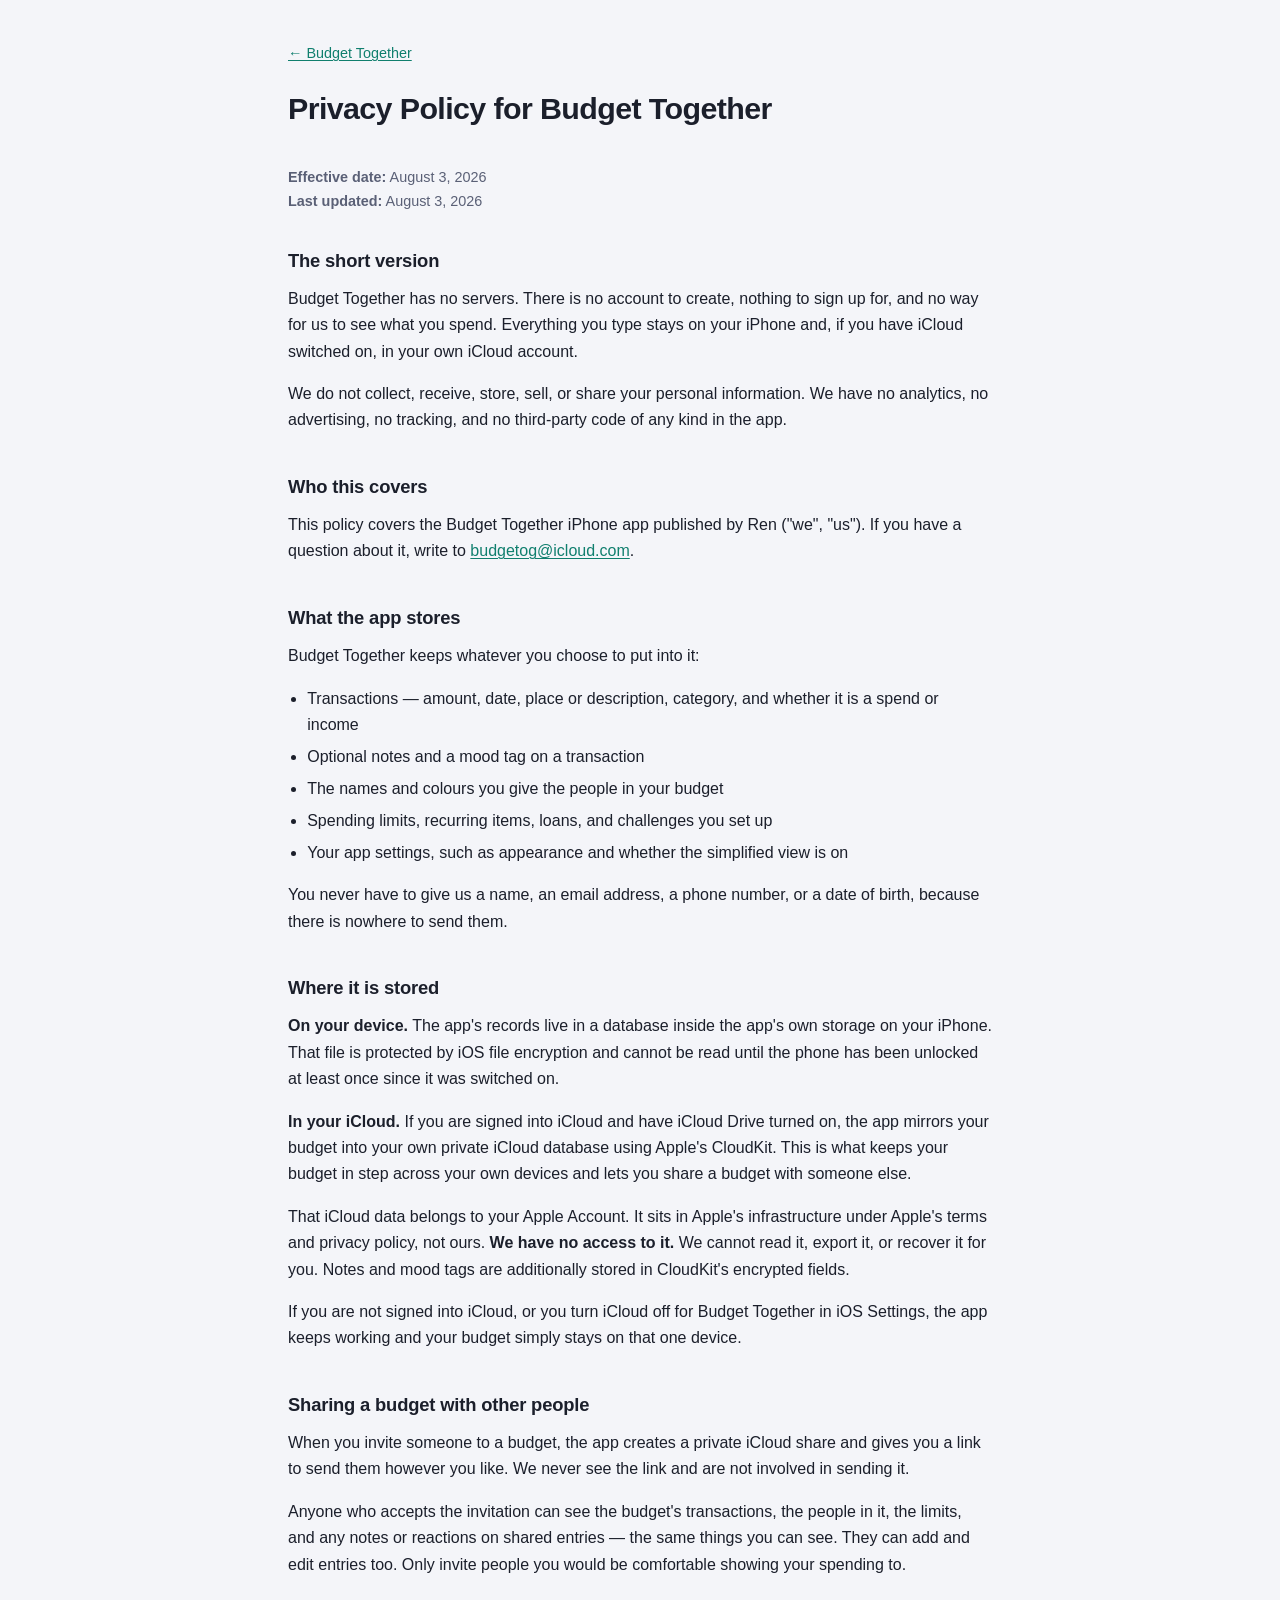
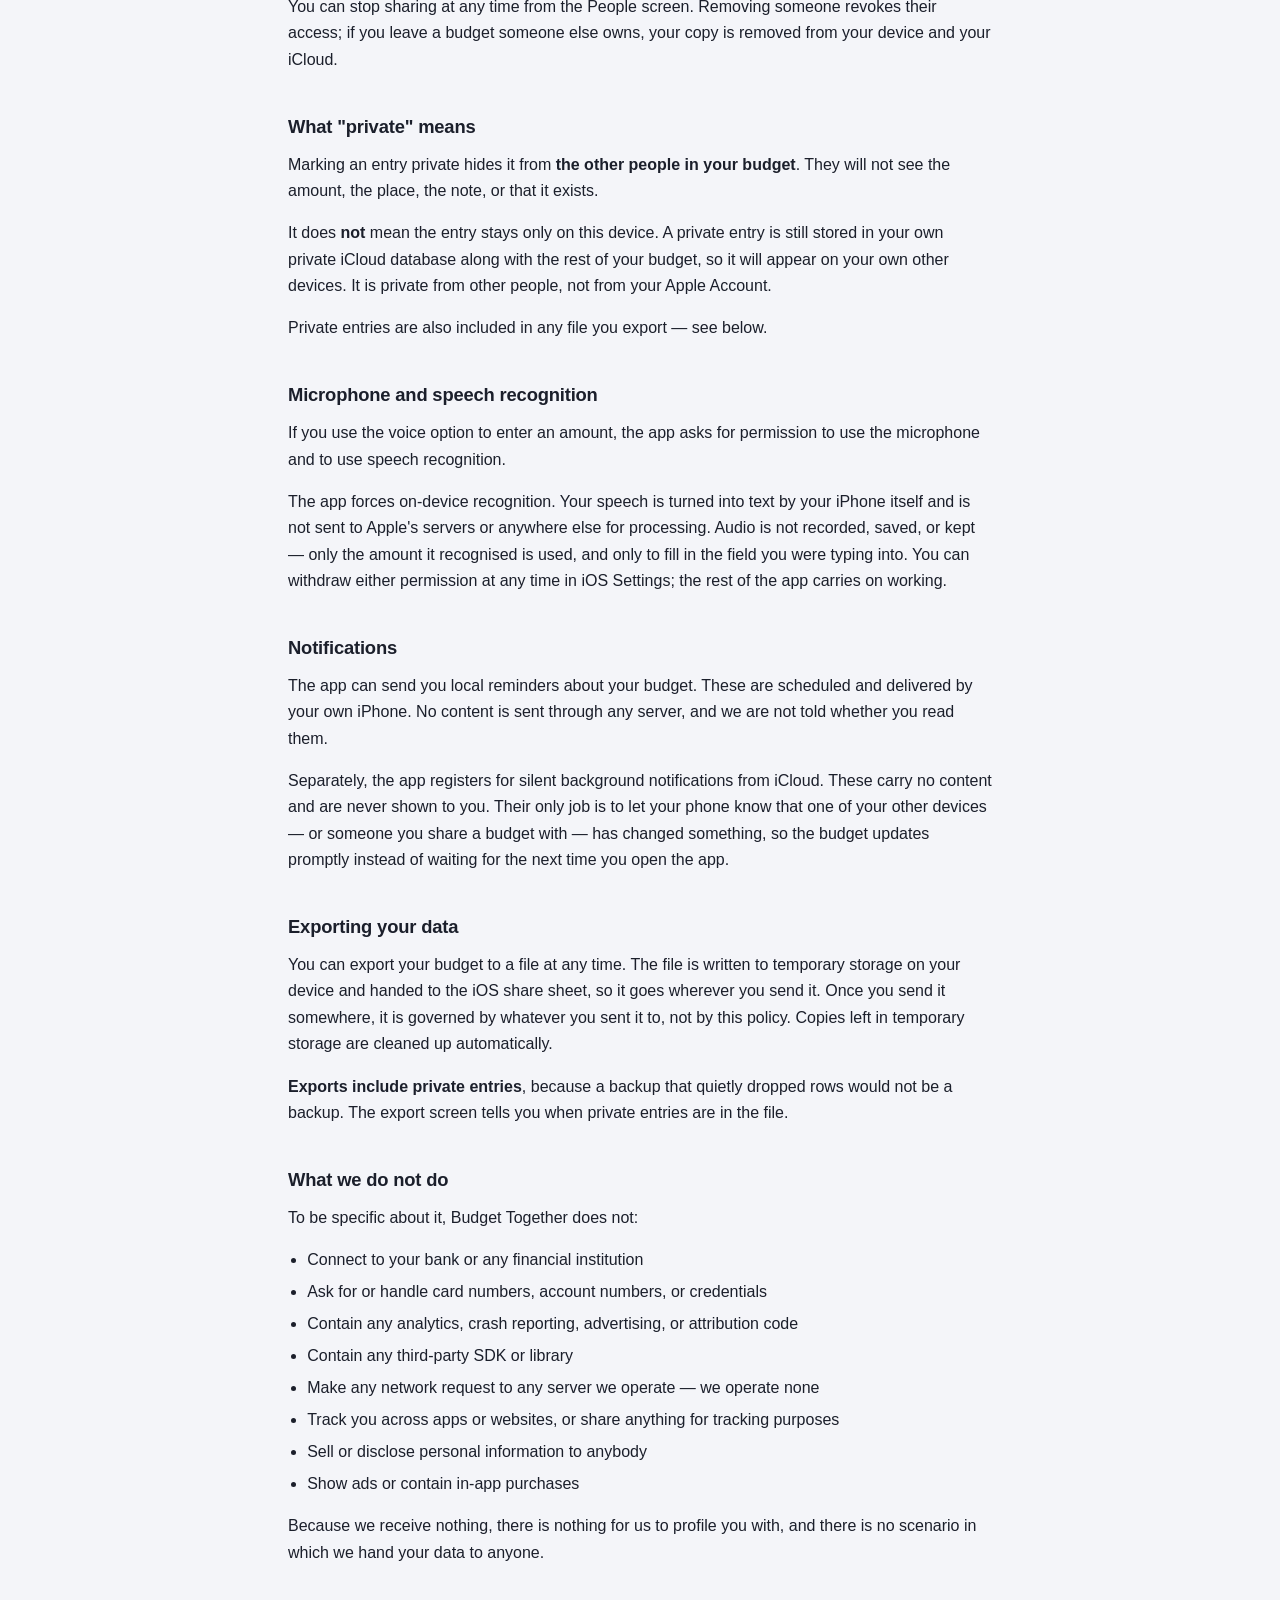
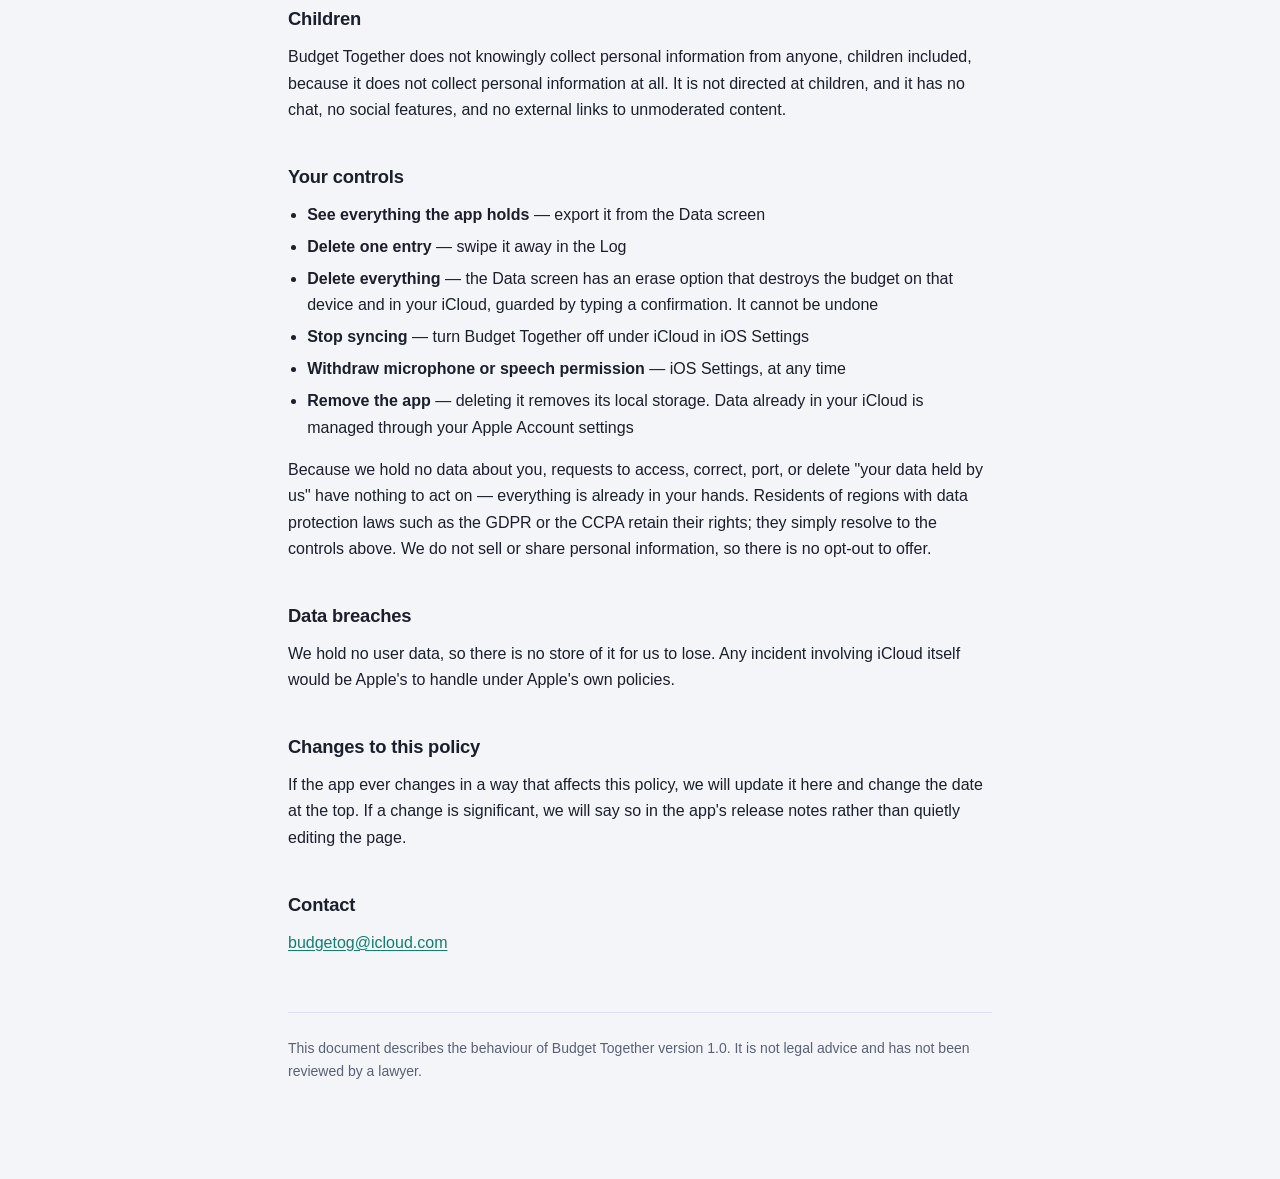
==== privacy/index.html @ c1bc79b7 "Add the support and privacy pages Two pages Apple requires a live URL for before an app can be submi" ====
<!doctype html>
<html lang="en">
<head>
<meta charset="utf-8">
<meta name="viewport" content="width=device-width, initial-scale=1">
<title>Privacy Policy — Budget Together</title>
<meta name="description" content="Privacy policy for Budget Together. No servers, no accounts, no tracking, nothing collected.">
<link rel="stylesheet" href="../style.css">
</head>
<body>
<main>

<a class="back" href="../">&larr; Budget Together</a>

<header>
  <h1>Privacy Policy for Budget Together</h1>
</header>

<p class="dates">
  <strong>Effective date:</strong> August 3, 2026<br>
  <strong>Last updated:</strong> August 3, 2026
</p>

<h2>The short version</h2>
<p>Budget Together has no servers. There is no account to create, nothing to
sign up for, and no way for us to see what you spend. Everything you type stays
on your iPhone and, if you have iCloud switched on, in your own iCloud
account.</p>
<p>We do not collect, receive, store, sell, or share your personal information.
We have no analytics, no advertising, no tracking, and no third-party code of
any kind in the app.</p>

<h2>Who this covers</h2>
<p>This policy covers the Budget Together iPhone app published by Ren ("we",
"us"). If you have a question about it, write to
<a href="mailto:budgetog@icloud.com">budgetog@icloud.com</a>.</p>

<h2>What the app stores</h2>
<p>Budget Together keeps whatever you choose to put into it:</p>
<ul>
  <li>Transactions — amount, date, place or description, category, and whether
      it is a spend or income</li>
  <li>Optional notes and a mood tag on a transaction</li>
  <li>The names and colours you give the people in your budget</li>
  <li>Spending limits, recurring items, loans, and challenges you set up</li>
  <li>Your app settings, such as appearance and whether the simplified view is
      on</li>
</ul>
<p>You never have to give us a name, an email address, a phone number, or a
date of birth, because there is nowhere to send them.</p>

<h2>Where it is stored</h2>
<p><strong>On your device.</strong> The app's records live in a database inside
the app's own storage on your iPhone. That file is protected by iOS file
encryption and cannot be read until the phone has been unlocked at least once
since it was switched on.</p>
<p><strong>In your iCloud.</strong> If you are signed into iCloud and have
iCloud Drive turned on, the app mirrors your budget into your own private
iCloud database using Apple's CloudKit. This is what keeps your budget in step
across your own devices and lets you share a budget with someone else.</p>
<p>That iCloud data belongs to your Apple Account. It sits in Apple's
infrastructure under Apple's terms and privacy policy, not ours. <strong>We
have no access to it.</strong> We cannot read it, export it, or recover it for
you. Notes and mood tags are additionally stored in CloudKit's encrypted
fields.</p>
<p>If you are not signed into iCloud, or you turn iCloud off for Budget
Together in iOS Settings, the app keeps working and your budget simply stays on
that one device.</p>

<h2>Sharing a budget with other people</h2>
<p>When you invite someone to a budget, the app creates a private iCloud share
and gives you a link to send them however you like. We never see the link and
are not involved in sending it.</p>
<p>Anyone who accepts the invitation can see the budget's transactions, the
people in it, the limits, and any notes or reactions on shared entries — the
same things you can see. They can add and edit entries too. Only invite people
you would be comfortable showing your spending to.</p>
<p>You can stop sharing at any time from the People screen. Removing someone
revokes their access; if you leave a budget someone else owns, your copy is
removed from your device and your iCloud.</p>

<h2>What "private" means</h2>
<p>Marking an entry private hides it from <strong>the other people in your
budget</strong>. They will not see the amount, the place, the note, or that it
exists.</p>
<p>It does <strong>not</strong> mean the entry stays only on this device. A
private entry is still stored in your own private iCloud database along with
the rest of your budget, so it will appear on your own other devices. It is
private from other people, not from your Apple Account.</p>
<p>Private entries are also included in any file you export — see below.</p>

<h2>Microphone and speech recognition</h2>
<p>If you use the voice option to enter an amount, the app asks for permission
to use the microphone and to use speech recognition.</p>
<p>The app forces on-device recognition. Your speech is turned into text by
your iPhone itself and is not sent to Apple's servers or anywhere else for
processing. Audio is not recorded, saved, or kept — only the amount it
recognised is used, and only to fill in the field you were typing into. You can
withdraw either permission at any time in iOS Settings; the rest of the app
carries on working.</p>

<h2>Notifications</h2>
<p>The app can send you local reminders about your budget. These are scheduled
and delivered by your own iPhone. No content is sent through any server, and we
are not told whether you read them.</p>
<p>Separately, the app registers for silent background notifications from
iCloud. These carry no content and are never shown to you. Their only job is to
let your phone know that one of your other devices — or someone you share a
budget with — has changed something, so the budget updates promptly instead of
waiting for the next time you open the app.</p>

<h2>Exporting your data</h2>
<p>You can export your budget to a file at any time. The file is written to
temporary storage on your device and handed to the iOS share sheet, so it goes
wherever you send it. Once you send it somewhere, it is governed by whatever
you sent it to, not by this policy. Copies left in temporary storage are
cleaned up automatically.</p>
<p><strong>Exports include private entries</strong>, because a backup that
quietly dropped rows would not be a backup. The export screen tells you when
private entries are in the file.</p>

<h2>What we do not do</h2>
<p>To be specific about it, Budget Together does not:</p>
<ul>
  <li>Connect to your bank or any financial institution</li>
  <li>Ask for or handle card numbers, account numbers, or credentials</li>
  <li>Contain any analytics, crash reporting, advertising, or attribution
      code</li>
  <li>Contain any third-party SDK or library</li>
  <li>Make any network request to any server we operate — we operate none</li>
  <li>Track you across apps or websites, or share anything for tracking
      purposes</li>
  <li>Sell or disclose personal information to anybody</li>
  <li>Show ads or contain in-app purchases</li>
</ul>
<p>Because we receive nothing, there is nothing for us to profile you with, and
there is no scenario in which we hand your data to anyone.</p>

<h2>Children</h2>
<p>Budget Together does not knowingly collect personal information from anyone,
children included, because it does not collect personal information at all. It
is not directed at children, and it has no chat, no social features, and no
external links to unmoderated content.</p>

<h2>Your controls</h2>
<ul>
  <li><strong>See everything the app holds</strong> — export it from the Data
      screen</li>
  <li><strong>Delete one entry</strong> — swipe it away in the Log</li>
  <li><strong>Delete everything</strong> — the Data screen has an erase option
      that destroys the budget on that device and in your iCloud, guarded by
      typing a confirmation. It cannot be undone</li>
  <li><strong>Stop syncing</strong> — turn Budget Together off under iCloud in
      iOS Settings</li>
  <li><strong>Withdraw microphone or speech permission</strong> — iOS Settings,
      at any time</li>
  <li><strong>Remove the app</strong> — deleting it removes its local storage.
      Data already in your iCloud is managed through your Apple Account
      settings</li>
</ul>
<p>Because we hold no data about you, requests to access, correct, port, or
delete "your data held by us" have nothing to act on — everything is already in
your hands. Residents of regions with data protection laws such as the GDPR or
the CCPA retain their rights; they simply resolve to the controls above. We do
not sell or share personal information, so there is no opt-out to offer.</p>

<h2>Data breaches</h2>
<p>We hold no user data, so there is no store of it for us to lose. Any
incident involving iCloud itself would be Apple's to handle under Apple's own
policies.</p>

<h2>Changes to this policy</h2>
<p>If the app ever changes in a way that affects this policy, we will update it
here and change the date at the top. If a change is significant, we will say so
in the app's release notes rather than quietly editing the page.</p>

<h2>Contact</h2>
<p><a href="mailto:budgetog@icloud.com">budgetog@icloud.com</a></p>

<footer>
  <p>This document describes the behaviour of Budget Together version 1.0. It
  is not legal advice and has not been reviewed by a lawyer.</p>
</footer>

</main>
</body>
</html>
---- style.css ----
/* Shared by the support page and the privacy policy. Plain CSS, no build step,
   no external fonts — the whole site is three files a browser can read as-is. */

:root {
  --bg:       #f4f5f9;
  --card:     #ffffff;
  --border:   #dde2ee;
  --text:     #1b1f2b;
  --sub:      #5a6076;
  --accent:   #107f6e;
  --accent-bg:#e7f3f0;
}

@media (prefers-color-scheme: dark) {
  :root {
    --bg:       #141620;
    --card:     #1d2130;
    --border:   #2a3042;
    --text:     #edeff7;
    --sub:      #9aa0b6;
    --accent:   #5eead4;
    --accent-bg:#172a2c;
  }
}

* { box-sizing: border-box; }

body {
  margin: 0;
  padding: 2.5rem 1.25rem 5rem;
  background: var(--bg);
  color: var(--text);
  font: 16px/1.65 -apple-system, BlinkMacSystemFont, "Segoe UI", Roboto,
        Helvetica, Arial, sans-serif;
  -webkit-text-size-adjust: 100%;
}

main { max-width: 44rem; margin: 0 auto; }

header { margin-bottom: 2.5rem; }

h1 {
  font-size: 1.9rem;
  line-height: 1.2;
  margin: 0 0 .4rem;
  letter-spacing: -0.02em;
}

.tagline { color: var(--sub); margin: 0; font-size: 1.05rem; }

h2 {
  font-size: 1.15rem;
  margin: 2.4rem 0 .6rem;
  letter-spacing: -0.01em;
}

h2:first-of-type { margin-top: 0; }

p, ul { margin: 0 0 1rem; }
ul { padding-left: 1.2rem; }
li { margin-bottom: .35rem; }

a { color: var(--accent); text-decoration-thickness: 1px; text-underline-offset: 2px; }

strong { font-weight: 650; }

.dates {
  color: var(--sub);
  font-size: .9rem;
  margin: 0 0 2rem;
}

.card {
  background: var(--card);
  border: 1px solid var(--border);
  border-radius: 14px;
  padding: 1.1rem 1.25rem;
  margin: 0 0 1rem;
}

.card p:last-child { margin-bottom: 0; }

.contact {
  background: var(--accent-bg);
  border: 1px solid var(--border);
  border-radius: 14px;
  padding: 1.1rem 1.25rem;
  margin: 1.5rem 0;
}

.contact p:last-child { margin-bottom: 0; }

footer {
  margin-top: 3.5rem;
  padding-top: 1.5rem;
  border-top: 1px solid var(--border);
  color: var(--sub);
  font-size: .875rem;
}

footer a { color: var(--sub); }

.back { display: inline-block; margin-bottom: 1.5rem; font-size: .9rem; }
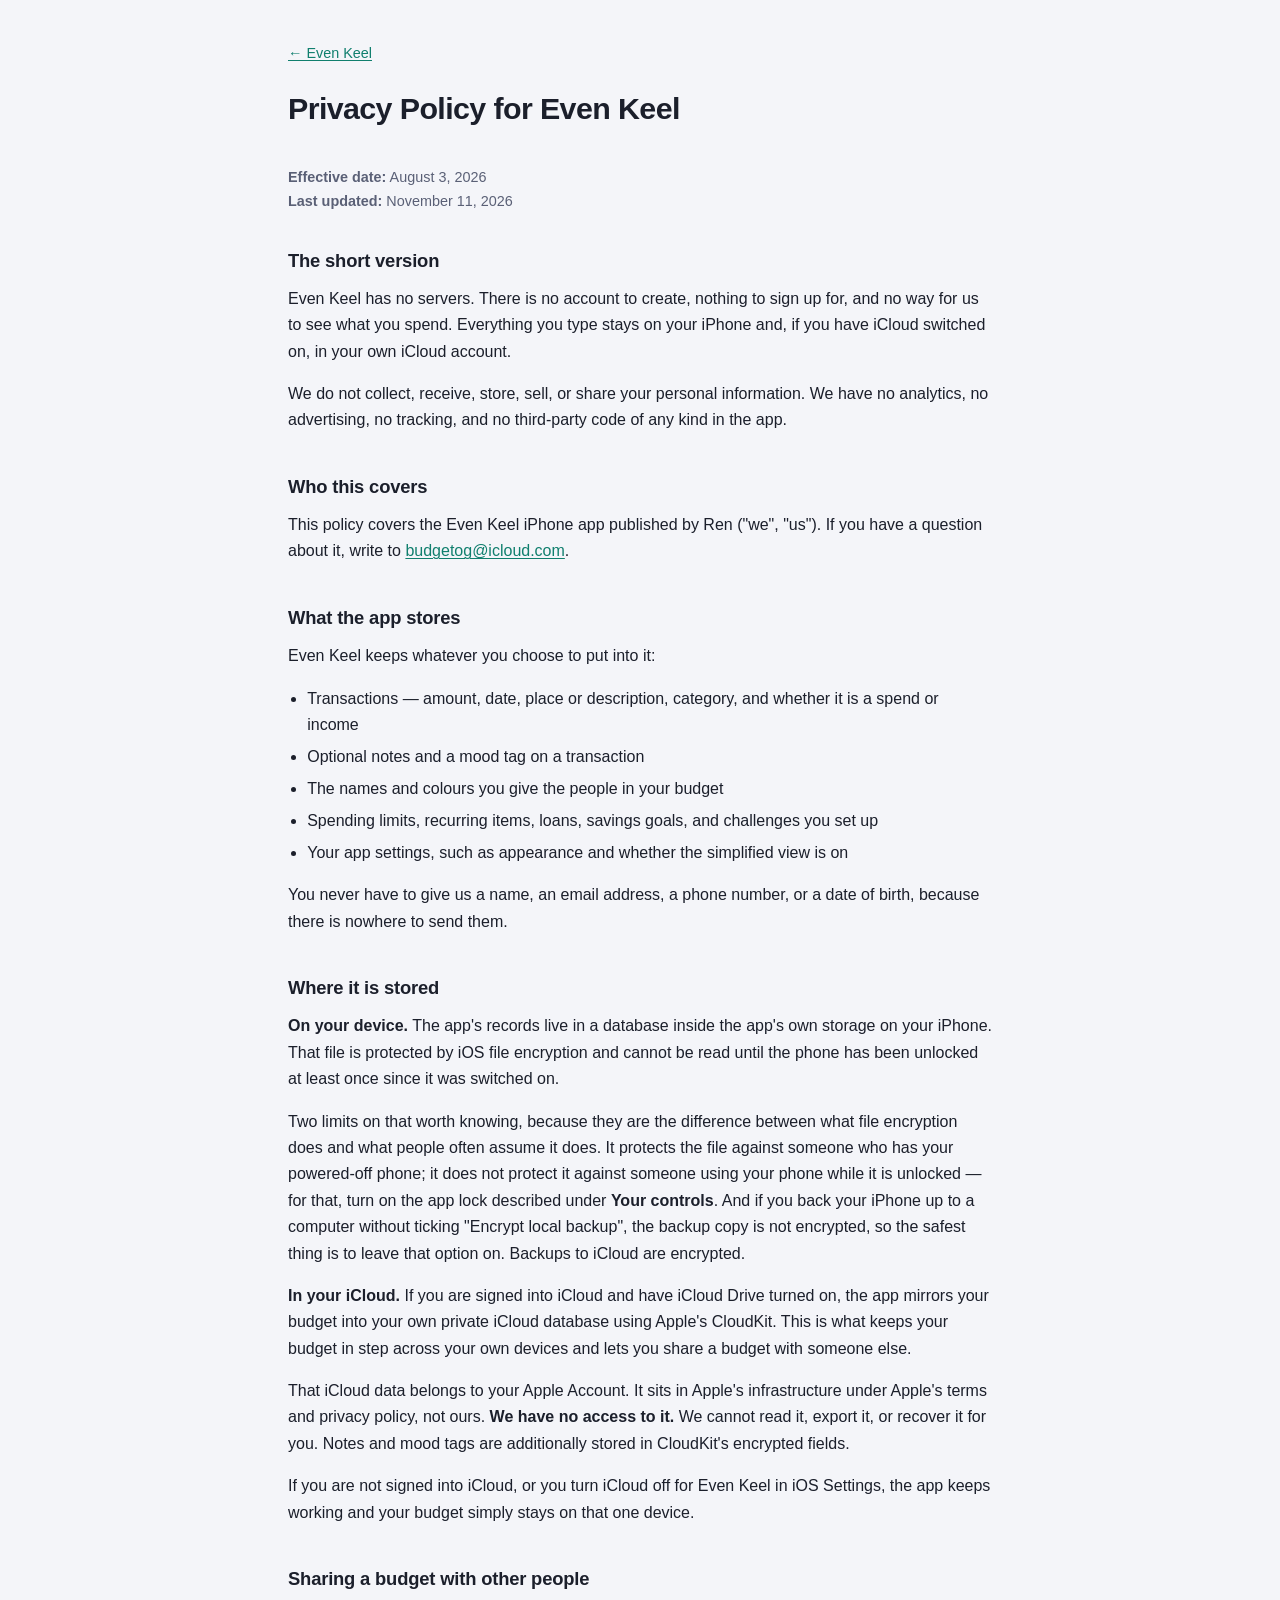
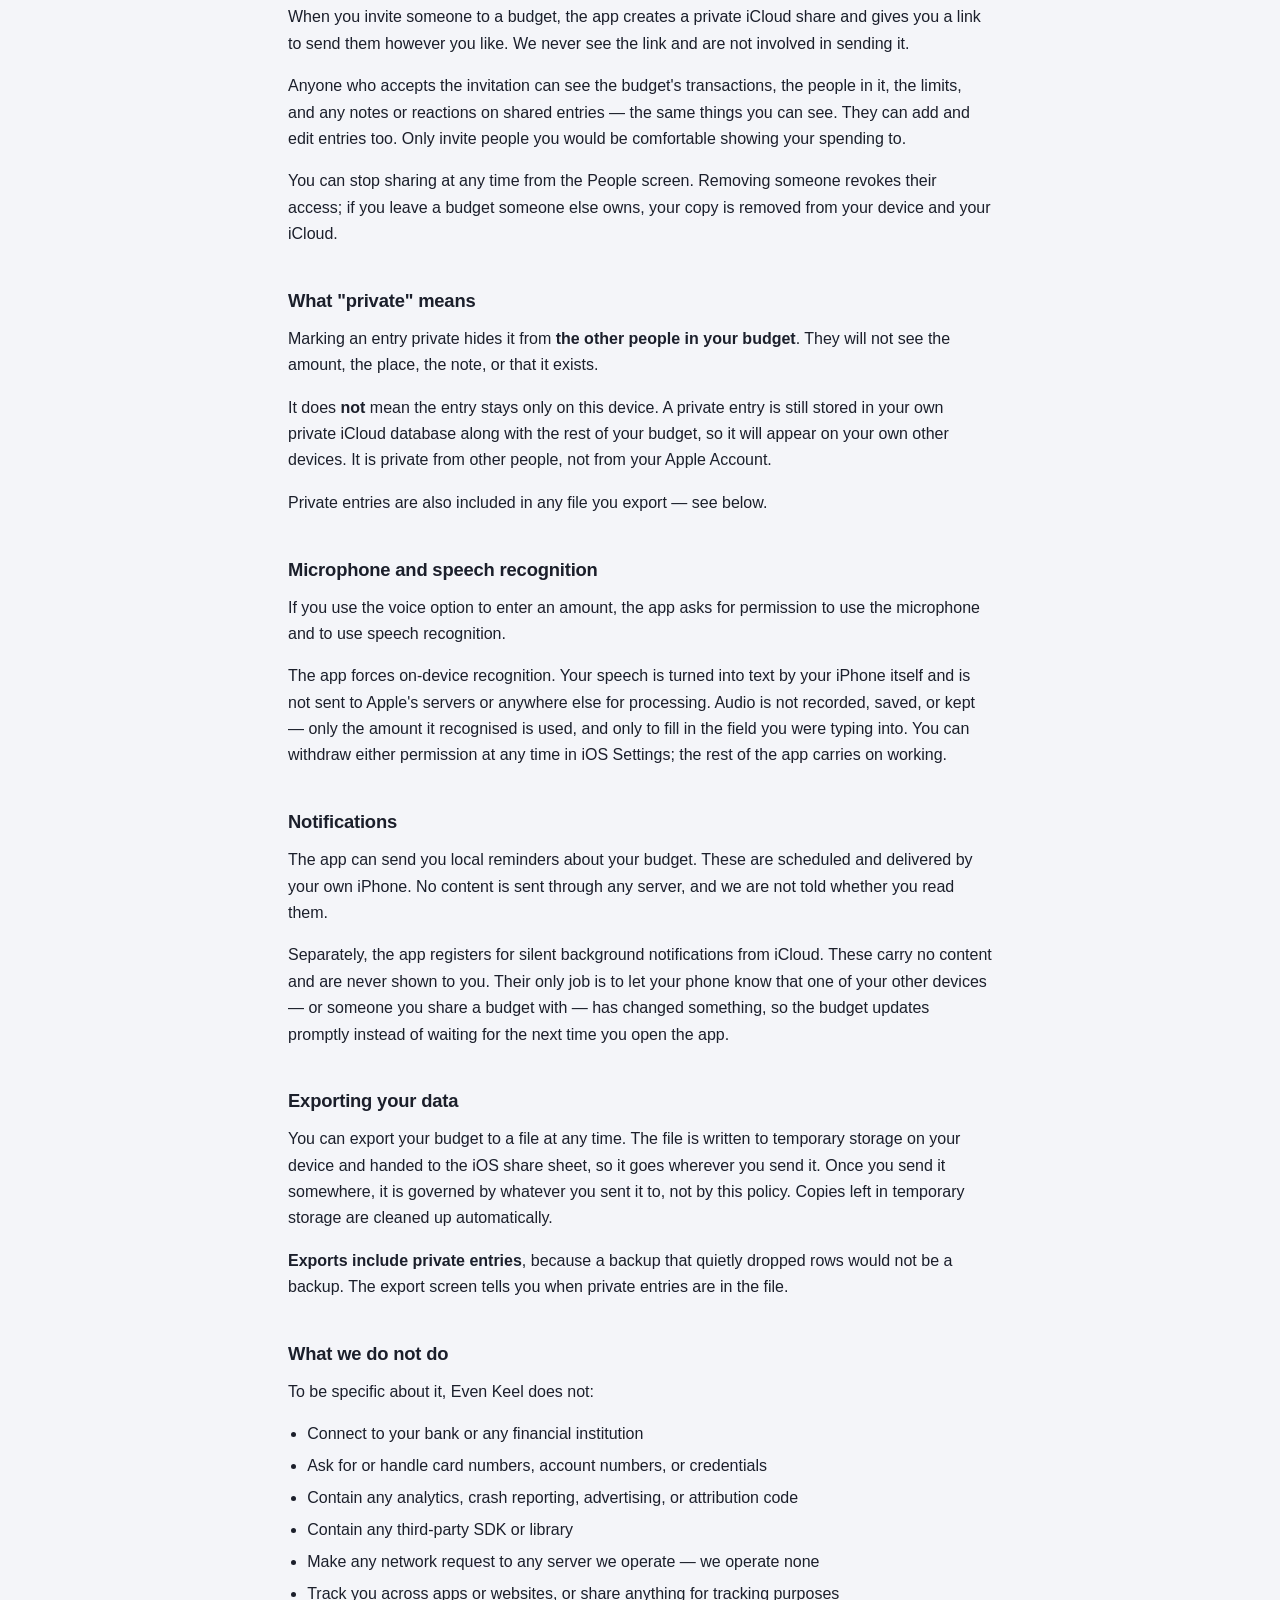
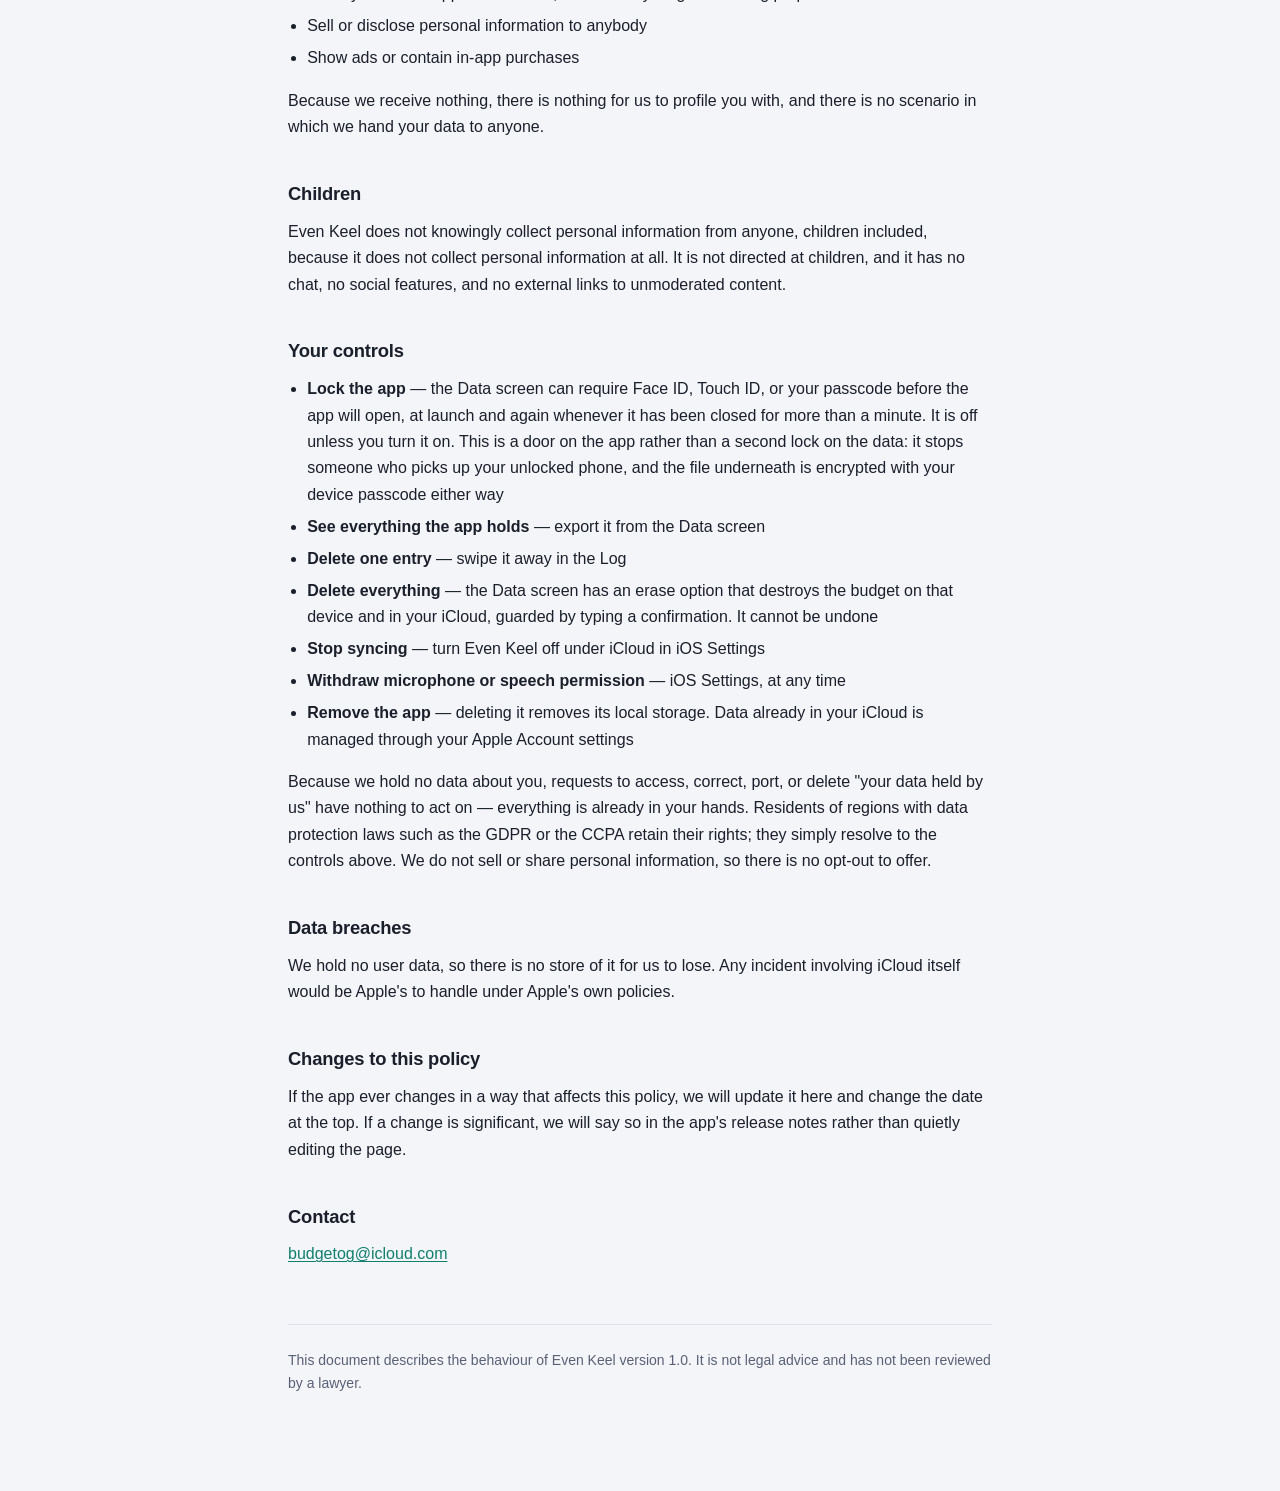
==== commit 099ee8d3: "Call the app Even Keel, and bring the policy up to the app The app was renamed in August and these p" ====
--- a/privacy/index.html
+++ b/privacy/index.html
@@ -3,26 +3,26 @@
 <head>
 <meta charset="utf-8">
 <meta name="viewport" content="width=device-width, initial-scale=1">
-<title>Privacy Policy — Budget Together</title>
-<meta name="description" content="Privacy policy for Budget Together. No servers, no accounts, no tracking, nothing collected.">
+<title>Privacy Policy — Even Keel</title>
+<meta name="description" content="Privacy policy for Even Keel. No servers, no accounts, no tracking, nothing collected.">
 <link rel="stylesheet" href="../style.css">
 </head>
 <body>
 <main>
 
-<a class="back" href="../">&larr; Budget Together</a>
+<a class="back" href="../">&larr; Even Keel</a>
 
 <header>
-  <h1>Privacy Policy for Budget Together</h1>
+  <h1>Privacy Policy for Even Keel</h1>
 </header>
 
 <p class="dates">
   <strong>Effective date:</strong> August 3, 2026<br>
-  <strong>Last updated:</strong> August 3, 2026
+  <strong>Last updated:</strong> November 11, 2026
 </p>
 
 <h2>The short version</h2>
-<p>Budget Together has no servers. There is no account to create, nothing to
+<p>Even Keel has no servers. There is no account to create, nothing to
 sign up for, and no way for us to see what you spend. Everything you type stays
 on your iPhone and, if you have iCloud switched on, in your own iCloud
 account.</p>
@@ -31,18 +31,19 @@
 any kind in the app.</p>
 
 <h2>Who this covers</h2>
-<p>This policy covers the Budget Together iPhone app published by Ren ("we",
+<p>This policy covers the Even Keel iPhone app published by Ren ("we",
 "us"). If you have a question about it, write to
 <a href="mailto:budgetog@icloud.com">budgetog@icloud.com</a>.</p>
 
 <h2>What the app stores</h2>
-<p>Budget Together keeps whatever you choose to put into it:</p>
+<p>Even Keel keeps whatever you choose to put into it:</p>
 <ul>
   <li>Transactions — amount, date, place or description, category, and whether
       it is a spend or income</li>
   <li>Optional notes and a mood tag on a transaction</li>
   <li>The names and colours you give the people in your budget</li>
-  <li>Spending limits, recurring items, loans, and challenges you set up</li>
+  <li>Spending limits, recurring items, loans, savings goals, and challenges
+      you set up</li>
   <li>Your app settings, such as appearance and whether the simplified view is
       on</li>
 </ul>
@@ -54,6 +55,14 @@
 the app's own storage on your iPhone. That file is protected by iOS file
 encryption and cannot be read until the phone has been unlocked at least once
 since it was switched on.</p>
+<p>Two limits on that worth knowing, because they are the difference between
+what file encryption does and what people often assume it does. It protects the
+file against someone who has your powered-off phone; it does not protect it
+against someone using your phone while it is unlocked — for that, turn on the
+app lock described under <strong>Your controls</strong>. And if you back your
+iPhone up to a computer without ticking "Encrypt local backup", the backup copy
+is not encrypted, so the safest thing is to leave that option on. Backups to
+iCloud are encrypted.</p>
 <p><strong>In your iCloud.</strong> If you are signed into iCloud and have
 iCloud Drive turned on, the app mirrors your budget into your own private
 iCloud database using Apple's CloudKit. This is what keeps your budget in step
@@ -63,9 +72,9 @@
 have no access to it.</strong> We cannot read it, export it, or recover it for
 you. Notes and mood tags are additionally stored in CloudKit's encrypted
 fields.</p>
-<p>If you are not signed into iCloud, or you turn iCloud off for Budget
-Together in iOS Settings, the app keeps working and your budget simply stays on
-that one device.</p>
+<p>If you are not signed into iCloud, or you turn iCloud off for Even Keel in
+iOS Settings, the app keeps working and your budget simply stays on that one
+device.</p>
 
 <h2>Sharing a budget with other people</h2>
 <p>When you invite someone to a budget, the app creates a private iCloud share
@@ -120,7 +129,7 @@
 private entries are in the file.</p>
 
 <h2>What we do not do</h2>
-<p>To be specific about it, Budget Together does not:</p>
+<p>To be specific about it, Even Keel does not:</p>
 <ul>
   <li>Connect to your bank or any financial institution</li>
   <li>Ask for or handle card numbers, account numbers, or credentials</li>
@@ -137,20 +146,26 @@
 there is no scenario in which we hand your data to anyone.</p>
 
 <h2>Children</h2>
-<p>Budget Together does not knowingly collect personal information from anyone,
+<p>Even Keel does not knowingly collect personal information from anyone,
 children included, because it does not collect personal information at all. It
 is not directed at children, and it has no chat, no social features, and no
 external links to unmoderated content.</p>
 
 <h2>Your controls</h2>
 <ul>
+  <li><strong>Lock the app</strong> — the Data screen can require Face ID,
+      Touch ID, or your passcode before the app will open, at launch and again
+      whenever it has been closed for more than a minute. It is off unless you
+      turn it on. This is a door on the app rather than a second lock on the
+      data: it stops someone who picks up your unlocked phone, and the file
+      underneath is encrypted with your device passcode either way</li>
   <li><strong>See everything the app holds</strong> — export it from the Data
       screen</li>
   <li><strong>Delete one entry</strong> — swipe it away in the Log</li>
   <li><strong>Delete everything</strong> — the Data screen has an erase option
       that destroys the budget on that device and in your iCloud, guarded by
       typing a confirmation. It cannot be undone</li>
-  <li><strong>Stop syncing</strong> — turn Budget Together off under iCloud in
+  <li><strong>Stop syncing</strong> — turn Even Keel off under iCloud in
       iOS Settings</li>
   <li><strong>Withdraw microphone or speech permission</strong> — iOS Settings,
       at any time</li>
@@ -178,7 +193,7 @@
 <p><a href="mailto:budgetog@icloud.com">budgetog@icloud.com</a></p>
 
 <footer>
-  <p>This document describes the behaviour of Budget Together version 1.0. It
+  <p>This document describes the behaviour of Even Keel version 1.0. It
   is not legal advice and has not been reviewed by a lawyer.</p>
 </footer>
 
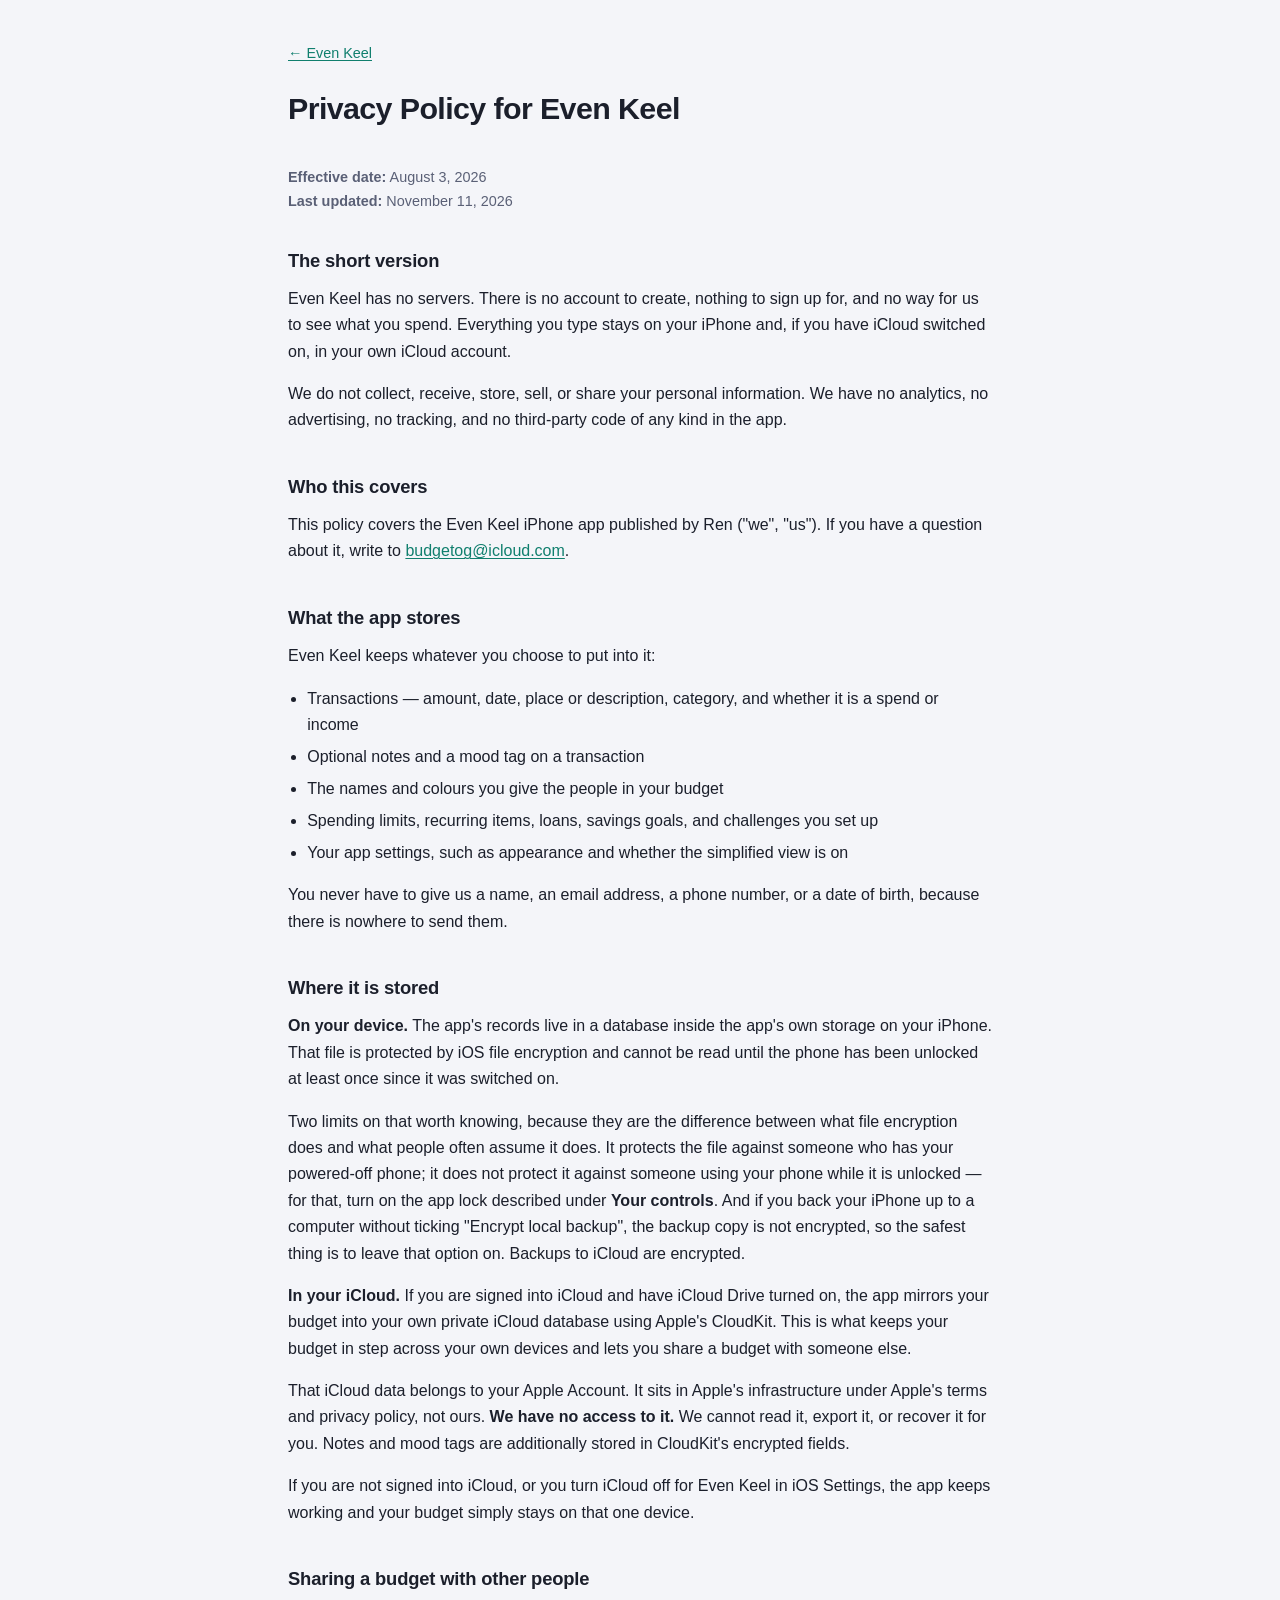
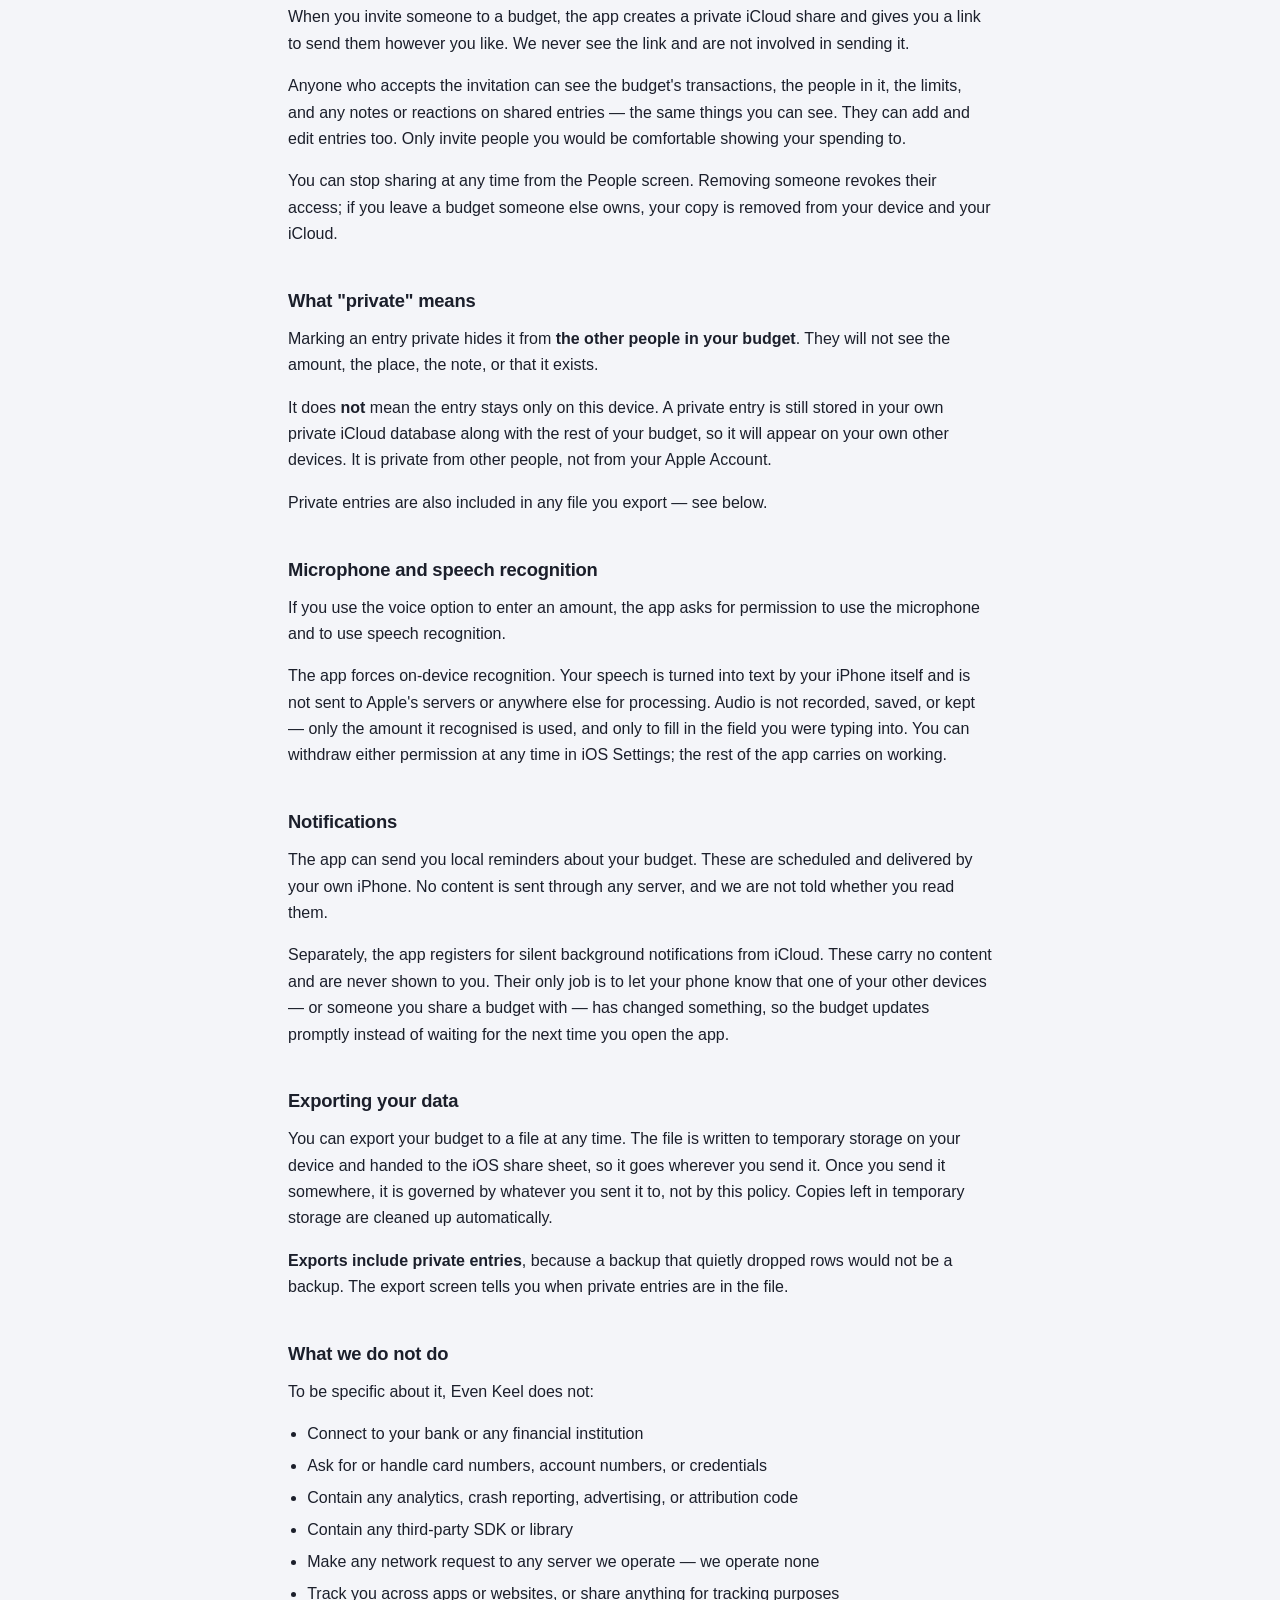
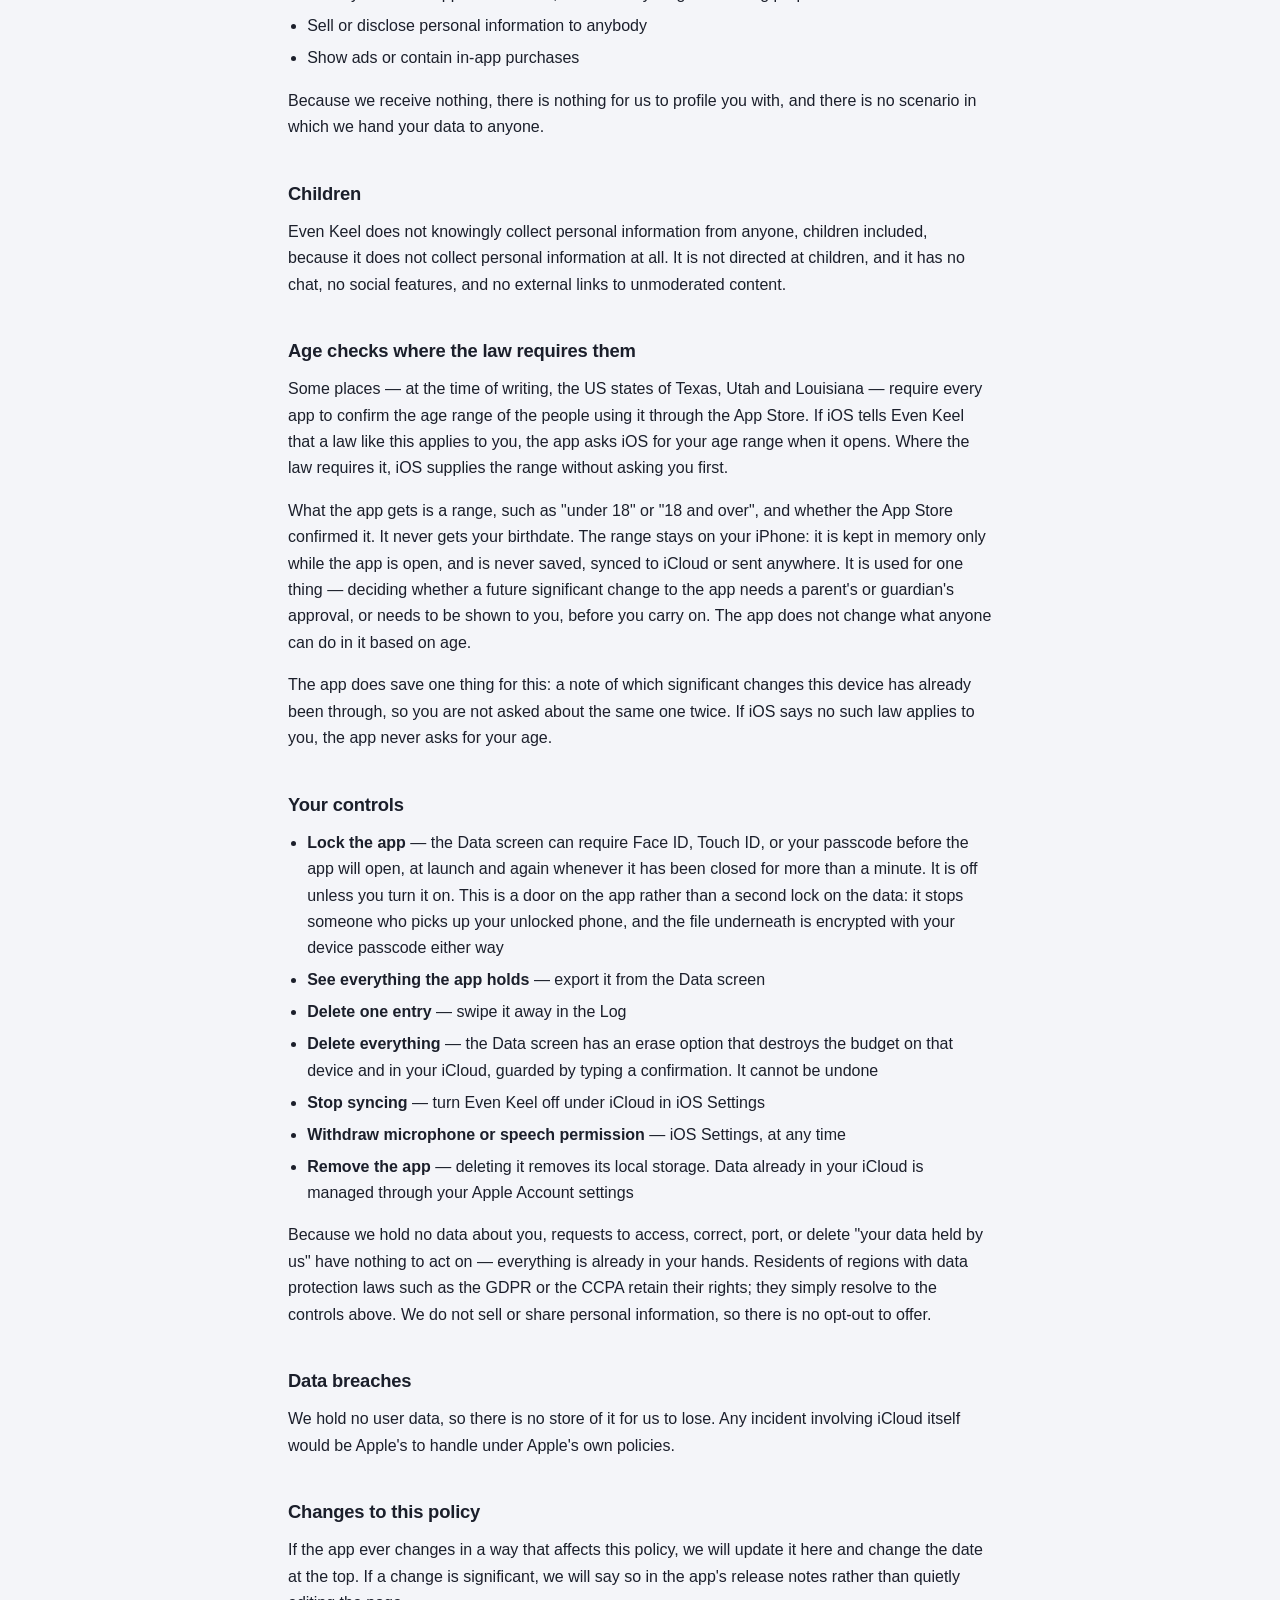
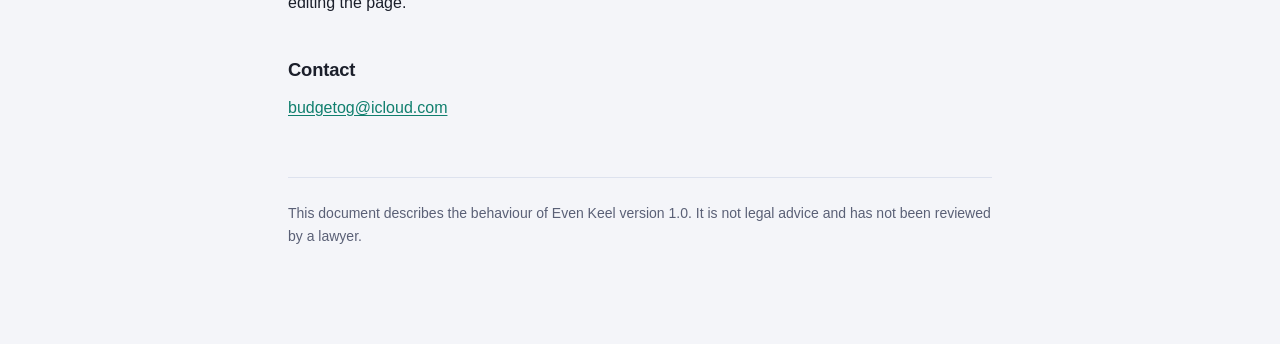
==== commit 66757dd7: "Say what the age checks ask for, and what happens to the answer The app now asks iOS for an age rang" ====
--- a/privacy/index.html
+++ b/privacy/index.html
@@ -150,6 +150,24 @@
 children included, because it does not collect personal information at all. It
 is not directed at children, and it has no chat, no social features, and no
 external links to unmoderated content.</p>
+
+<h2>Age checks where the law requires them</h2>
+<p>Some places — at the time of writing, the US states of Texas, Utah and
+Louisiana — require every app to confirm the age range of the people using it
+through the App Store. If iOS tells Even Keel that a law like this applies to
+you, the app asks iOS for your age range when it opens. Where the law requires
+it, iOS supplies the range without asking you first.</p>
+<p>What the app gets is a range, such as "under 18" or "18 and over", and
+whether the App Store confirmed it. It never gets your birthdate. The range
+stays on your iPhone: it is kept in memory only while the app is open, and is
+never saved, synced to iCloud or sent anywhere. It is used for one thing —
+deciding whether a future significant change to the app needs a parent's or
+guardian's approval, or needs to be shown to you, before you carry on. The app
+does not change what anyone can do in it based on age.</p>
+<p>The app does save one thing for this: a note of which significant changes
+this device has already been through, so you are not asked about the same one
+twice. If iOS says no such law applies to you, the app never asks for your
+age.</p>
 
 <h2>Your controls</h2>
 <ul>
